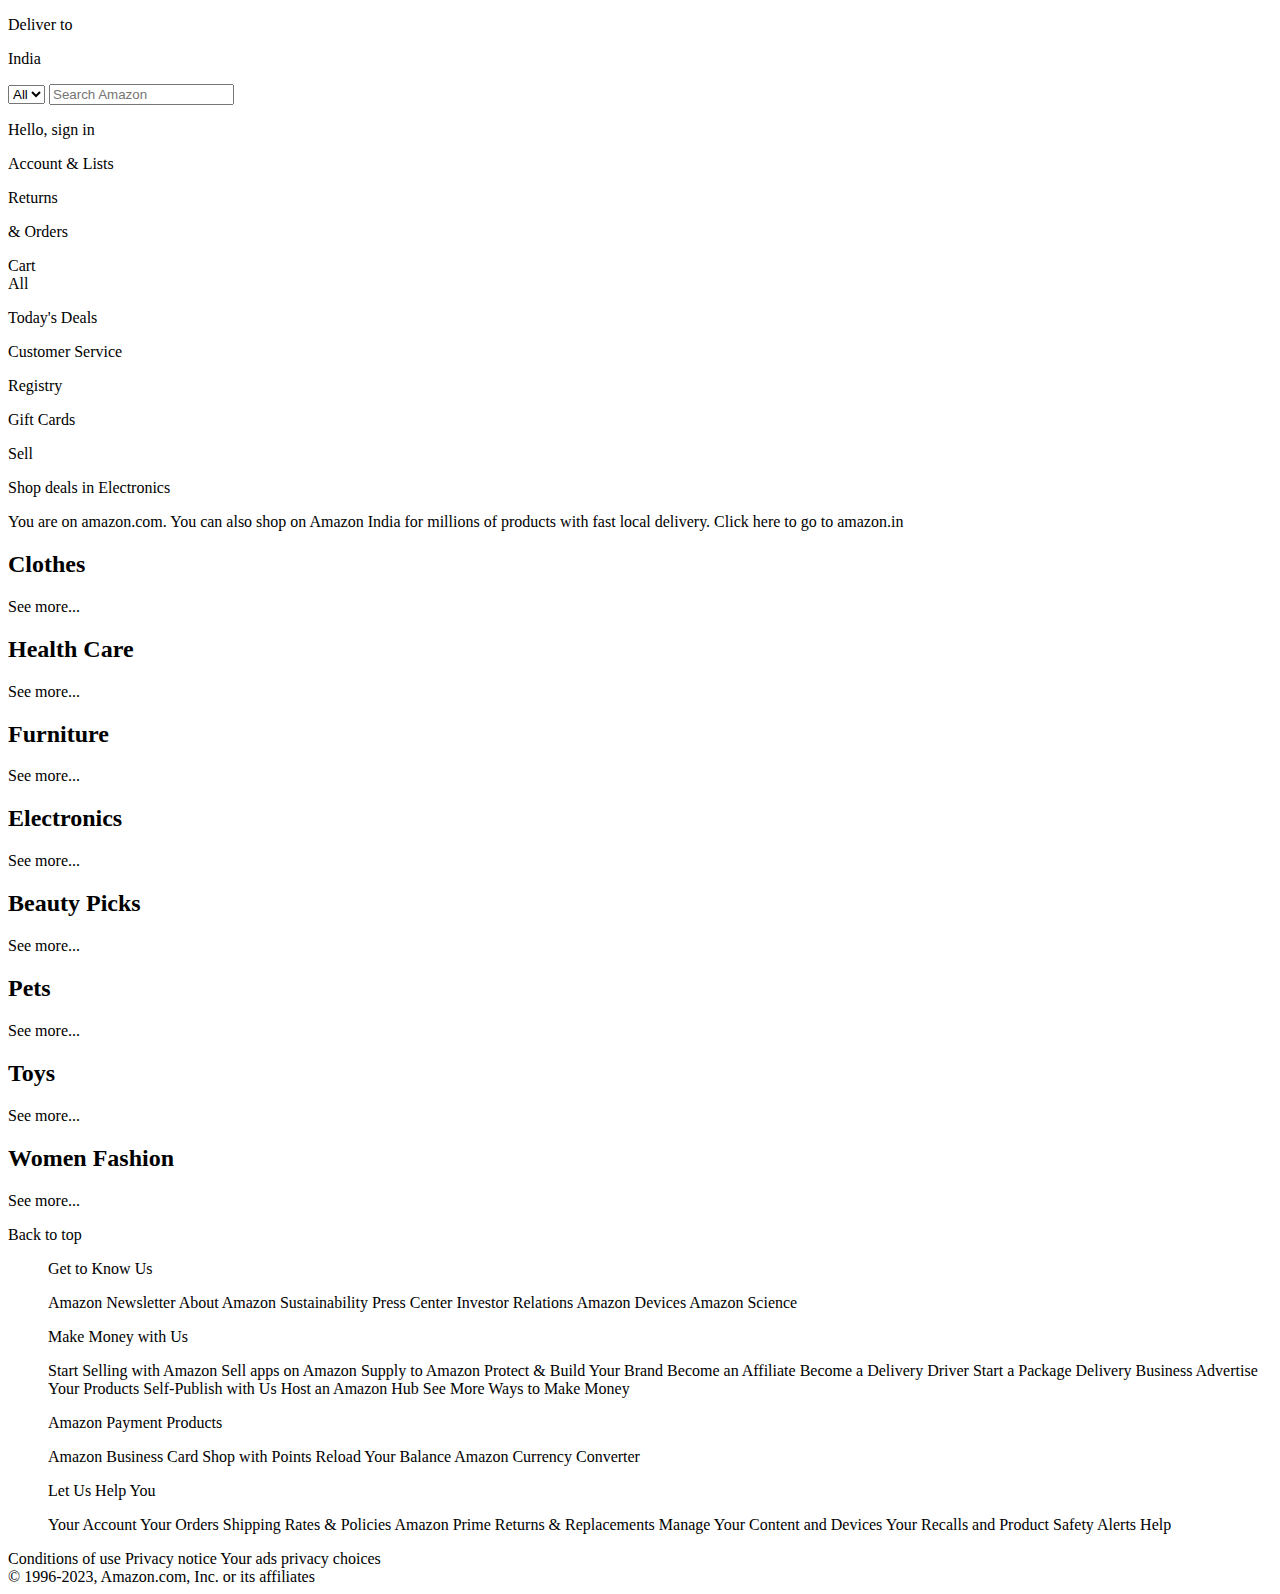
==== index.html @ b5ed473c "Add files via upload" ====
<!DOCTYPE html>
<html lang="en">

<head>
    <meta charset="UTF-8">
    <meta name="viewport" content="width=device-width, initial-scale=1.0">
    <title>Amazon</title>
    <link rel="stylesheet" href="https://cdnjs.cloudflare.com/ajax/libs/font-awesome/6.4.2/css/all.min.css"
        integrity="sha512-z3gLpd7yknf1YoNbCzqRKc4qyor8gaKU1qmn+CShxbuBusANI9QpRohGBreCFkKxLhei6S9CQXFEbbKuqLg0DA=="
        crossorigin="anonymous" referrerpolicy="no-referrer" />
    <link rel="stylesheet" href="../css/style.css">
</head>

<body>
    <header>
        <!-- Navbar Starts -->
        <div class="navbar">
            <div class="nav-logo border">
                <div class="logo"></div>
            </div>

            <div class="nav-address border">
                <p class="add-first">Deliver to</p>
                <div class="add-icon">
                    <i class="fa-solid fa-location-dot"></i>
                    <p class="add-second">India</p>
                </div>
            </div>

            <div class="nav-search">
                <select class="search-select">
                    <option>All</option>
                </select>
                <input placeholder="Search Amazon" class="search-input">
                <div class="search-icon">
                    <i class="fa-solid fa-magnifying-glass"></i>
                </div>
            </div>

            <div class="nav-signin border">
                <p><span>Hello, sign in</span></p>
                <p class="nav-second">Account & Lists</p>
            </div>

            <div class="nav-return border">
                <p><span>Returns</span></p>
                <p class="nav-second">& Orders</p>
            </div>

            <div class="nav-cart border">
                <i class="fa-solid fa-cart-shopping"></i>
                Cart
            </div>

        </div>
        <!-- Navbar Ends -->


        <!-- Navbar Panel Starts -->
        <div class="panel">
            <div class="panel-all">
                <i class="fa-solid fa-bars"></i>
                All
            </div>

            <div class="panel-ops">
                <p>Today's Deals</p>
                <p>Customer Service</p>
                <p>Registry</p>
                <p>Gift Cards</p>
                <p>Sell</p>
            </div>

            <div class="panel-deals">
                Shop deals in Electronics
            </div>

        </div>
    </header>
    <!-- Navbar Panel Ends -->


    <!-- Hero Section Starts -->
    <div class="hero-section">
        <div class="hero-msg">
            <p>You are on amazon.com. You can also shop on Amazon India for millions of products with fast local
                delivery. <a>Click here to go to amazon.in</a></p>
        </div>
    </div>
    <!-- Hero Section Starts -->


    <!-- Shop Section Starts -->
    <div class="shop-section">

        <div class="box">
            <div class="box-content">
                <h2>Clothes</h2>
                <div class="box-img" style="background-image: url('../img/box1_image.jpg');"></div>
                <p>See more...</p>
            </div>
        </div>

        <div class="box">
            <div class="box-content">
                <h2>Health Care</h2>
                <div class="box-img" style="background-image: url('../img/box2_image.jpg');"></div>
                <p>See more...</p>
            </div>
        </div>

        <div class="box">
            <div class="box-content">
                <h2>Furniture</h2>
                <div class="box-img" style="background-image: url('../img/box3_image.jpg');"></div>
                <p>See more...</p>
            </div>
        </div>

        <div class="box">
            <div class="box-content">
                <h2>Electronics</h2>
                <div class="box-img" style="background-image: url('../img/box4_image.jpg');"></div>
                <p>See more...</p>
            </div>
        </div>

        <div class="box">
            <div class="box-content">
                <h2>Beauty Picks</h2>
                <div class="box-img" style="background-image: url('../img/box5_image.jpg');"></div>
                <p>See more...</p>
            </div>
        </div>

        <div class="box">
            <div class="box-content">
                <h2>Pets</h2>
                <div class="box-img" style="background-image: url('../img/box6_image.jpg');"></div>
                <p>See more...</p>
            </div>
        </div>

        <div class="box">
            <div class="box-content">
                <h2>Toys</h2>
                <div class="box-img" style="background-image: url('../img/box7_image.jpg');"></div>
                <p>See more...</p>
            </div>
        </div>

        <div class="box">
            <div class="box-content">
                <h2>Women Fashion</h2>
                <div class="box-img" style="background-image: url('../img/box8_image.jpg');"></div>
                <p>See more...</p>
            </div>
        </div>

    </div>
    <!-- Shop Section Ends -->


    <!-- Footer Starts -->
    <footer>
        <div class="foot-panel1">
            Back to top
        </div>

        <div class="foot-panel2">
            <ul>
                <p>Get to Know Us</p>
                <a>Amazon Newsletter</a>
                <a>About Amazon</a>
                <a>Sustainability</a>
                <a>Press Center</a>
                <a>Investor Relations</a>
                <a>Amazon Devices</a>
                <a>Amazon Science</a>
            </ul>

            <ul>
                <p>Make Money with Us</p>
                <a>Start Selling with Amazon</a>
                <a>Sell apps on Amazon</a>
                <a>Supply to Amazon</a>
                <a>Protect & Build Your Brand</a>
                <a>Become an Affiliate</a>
                <a>Become a Delivery Driver</a>
                <a>Start a Package Delivery Business</a>
                <a>Advertise Your Products</a>
                <a>Self-Publish with Us</a>
                <a>Host an Amazon Hub</a>
                <a>See More Ways to Make Money</a>

            </ul>

            <ul>
                <p>Amazon Payment Products</p>
                <!-- <a>Amazon Visa</a> -->
                <!-- <a>Amazon Store Card</a> -->
                <!-- <a>Amazon Secured Card</a> -->
                <a>Amazon Business Card</a>
                <a>Shop with Points</a>
                <!-- <a>Credit Card Marketplace</a> -->
                <a>Reload Your Balance</a>
                <!-- <a>Gift Cards</a> -->
                <a>Amazon Currency Converter</a>
            </ul>

            <ul>
                <p>Let Us Help You</p>
                <a>Your Account</a>
                <a>Your Orders</a>
                <a>Shipping Rates & Policies</a>
                <a>Amazon Prime</a>
                <a>Returns & Replacements</a>
                <a>Manage Your Content and Devices</a>
                <a>Your Recalls and Product Safety Alerts</a>
                <a>Help</a>
            </ul>

        </div>


        <div class="foot-panel3">
            <div class="logo"></div>
        </div>


        <div class="foot-panel4">
            <div class="pages">
                <a>Conditions of use</a>
                <a>Privacy notice</a>
                <a>Your ads privacy choices</a>
            </div>

            <div class="copyright">
                © 1996-2023, Amazon.com, Inc. or its affiliates
            </div>
        </div>
    </footer>
</body>

</html>
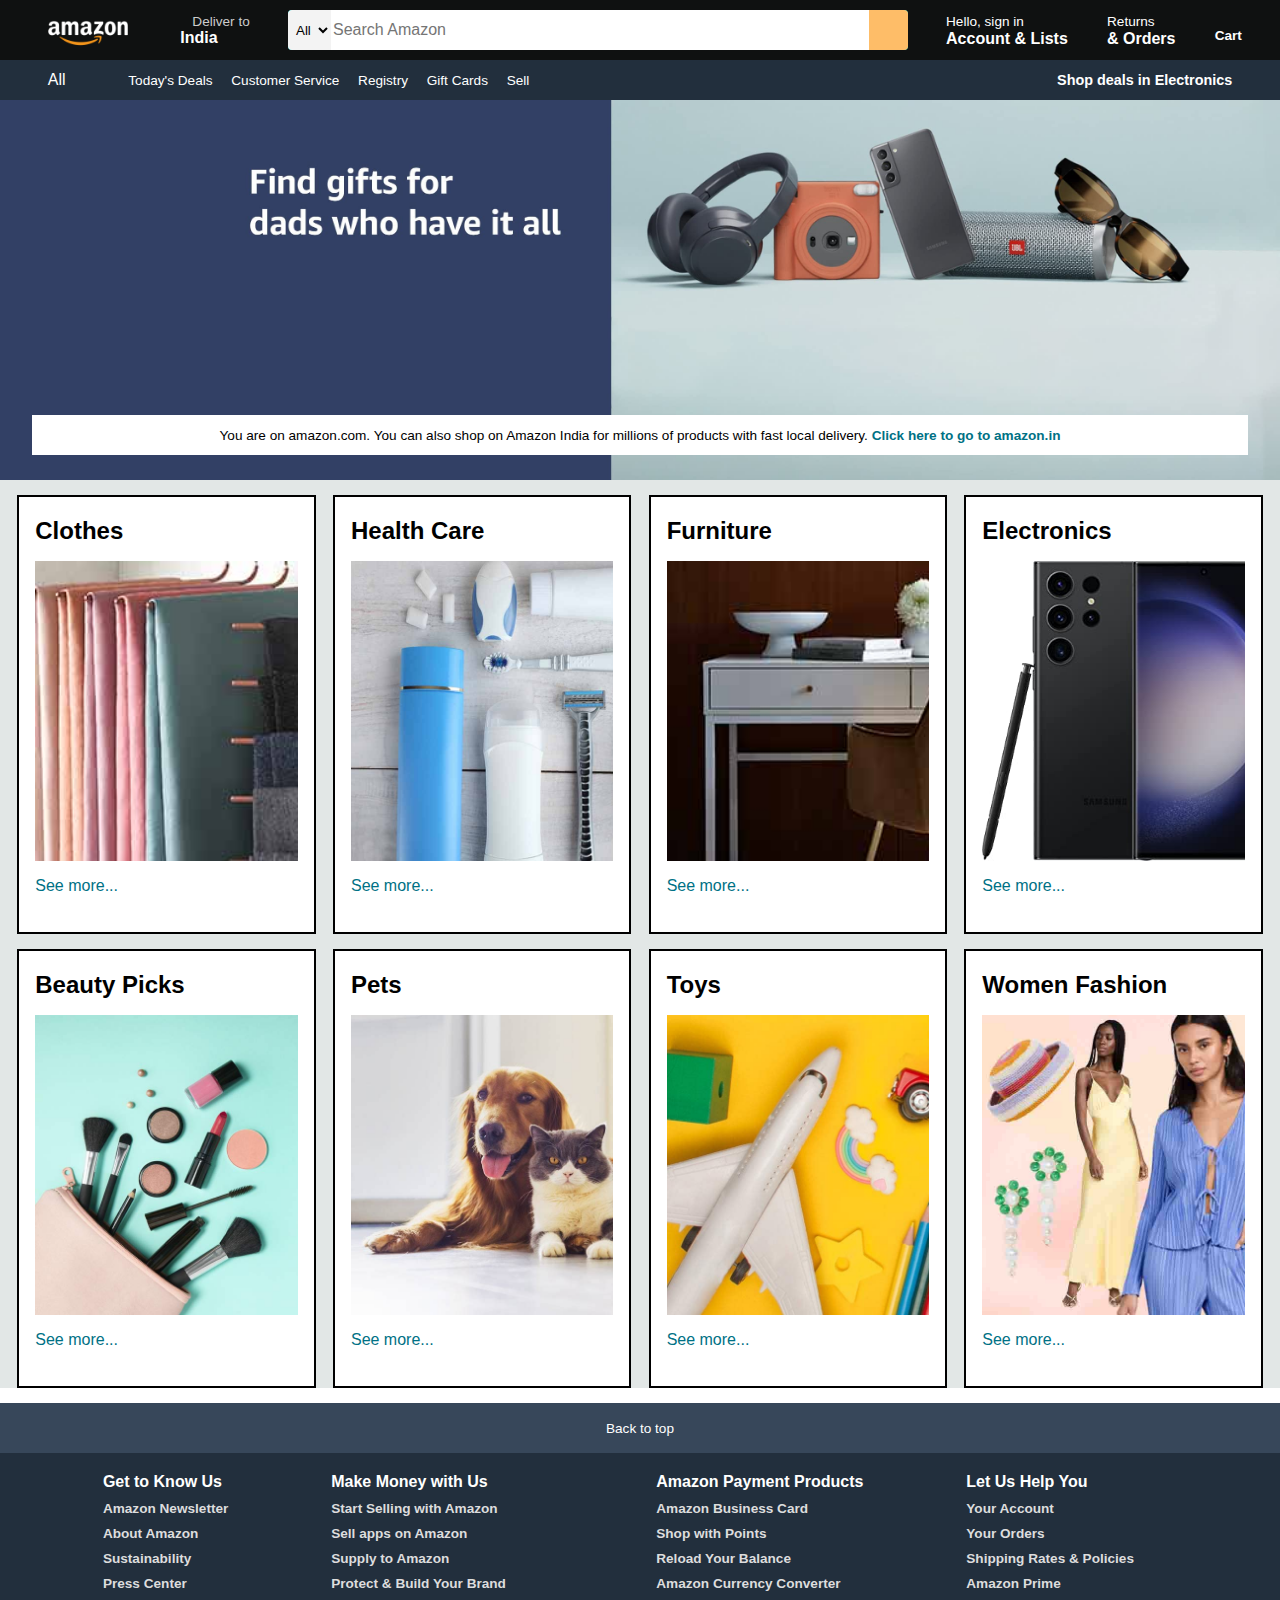
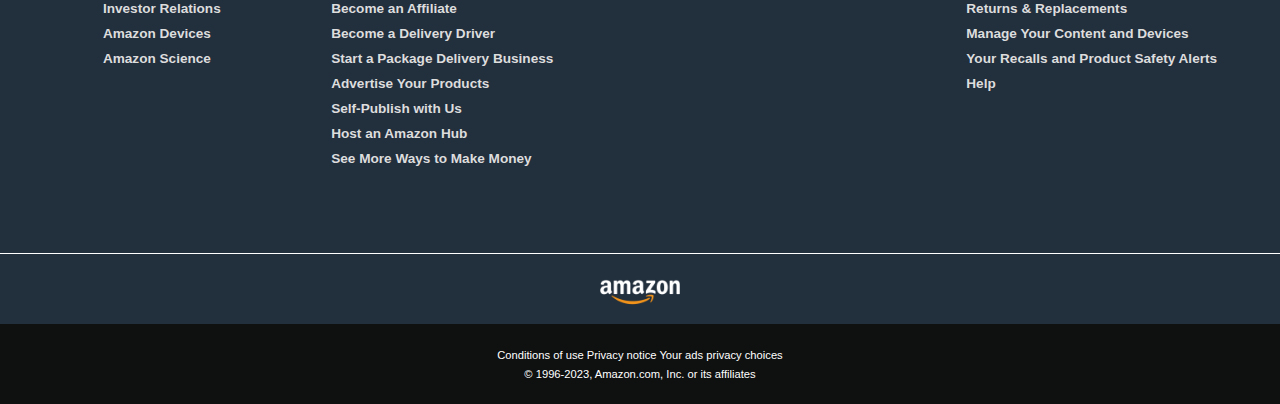
==== commit 08ed86b2: "Update index.html" ====
--- a/index.html
+++ b/index.html
@@ -8,7 +8,7 @@
     <link rel="stylesheet" href="https://cdnjs.cloudflare.com/ajax/libs/font-awesome/6.4.2/css/all.min.css"
         integrity="sha512-z3gLpd7yknf1YoNbCzqRKc4qyor8gaKU1qmn+CShxbuBusANI9QpRohGBreCFkKxLhei6S9CQXFEbbKuqLg0DA=="
         crossorigin="anonymous" referrerpolicy="no-referrer" />
-    <link rel="stylesheet" href="../css/style.css">
+    <link rel="stylesheet" href="style.css">
 </head>
 
 <body>
@@ -242,4 +242,4 @@
     </footer>
 </body>
 
-</html>+</html>
--- a/style.css
+++ b/style.css
@@ -0,0 +1,281 @@
+* {
+    margin: 0;
+    font-family: Arial;
+    border: border-box;
+}
+
+.navbar {
+    height: 60px;
+    background-color: #0f1111;
+    color: white;
+    display: flex;
+    align-items: center;
+    justify-content: space-evenly;
+}
+
+.nav-logo {
+    height: 50px;
+    width: 100px;
+}
+
+.logo {
+    background-image: url("../img/amazon_logo.png");
+    background-size: cover;
+    height: 50px;
+    width: 100%;
+}
+
+.border {
+    border: 1.5px solid transparent;
+}
+
+.border:hover {
+    border: 1.5px solid white;
+}
+
+/** box2 **/
+.add-first {
+    color: #cccccc;
+    font-size: 0.85rem;
+    margin-left: 15px;
+}
+
+.add-second {
+    font-size: 1rem;
+    margin-left: 3px;
+    font-weight: 700;
+}
+
+.add-icon {
+    display: flex;
+    align-items: center;
+}
+
+
+/** box3 **/
+.nav-search {
+    display: flex;
+    justify-content: space-evenly;
+    background-color: aqua;
+    width: 620px;
+    height: 40px;
+    border-radius: 4px;
+}
+
+.nav-search:hover {
+    border: 2px solid orange;
+}
+
+.search-select {
+    background-color: #f3f3f3;
+    width: 50px;
+    text-align: center;
+    border-top-left-radius: 4px;
+    border-bottom-left-radius: 4px;
+    border: none;
+}
+
+.search-input {
+    width: 100%;
+    font-size: 1rem;
+    border: none;
+}
+
+.search-icon {
+    width: 45px;
+    display: flex;
+    justify-content: center;
+    align-items: center;
+    font-size: 1.2rem;
+    background-color: #febd68;
+    border-top-right-radius: 4px;
+    border-bottom-right-radius: 4px;
+    color: #0f1111;
+}
+
+/** box4 **/
+span {
+    font-size: 0.85rem;
+}
+
+.nav-second {
+    font-size: 1rem;
+    font-weight: 700;
+}
+
+/** box6 **/
+.nav-cart i {
+    font-size: 30px;
+}
+
+.nav-cart {
+    font-size: 0.85rem;
+    font-weight: 700;
+}
+
+
+
+/** panel **/
+.panel {
+    height: 40px;
+    background-color: #222f3d;
+    display: flex;
+    color: white;
+    align-items: center;
+    justify-content: space-evenly;
+}
+
+.panel-ops p {
+    display: inline;
+    margin-left: 15px;
+}
+
+.panel-ops {
+    width: 70%;
+    font-size: 0.85rem;
+}
+
+.panel-deals {
+    font-size: 0.9rem;
+    font-weight: 700;
+}
+
+
+
+/** hero section **/
+.hero-section {
+    background-image: url("../img/hero_image.jpg");
+    background-size: cover;
+    height: 380px;
+    display: flex;
+    justify-content: center;
+    align-items: flex-end;
+}
+
+.hero-msg {
+    background-color: white;
+    color: black;
+    height: 40px;
+    display: flex;
+    align-items: center;
+    justify-content: center;
+    font-size: 0.85rem;
+    width: 95%;
+    margin-bottom: 25px;
+}
+
+.hero-msg a {
+    color: #007185;
+    font-weight: 700;
+}
+
+
+
+/** Shop Sections **/
+.shop-section {
+    display: flex;
+    flex-wrap: wrap;
+    justify-content: space-evenly;
+    background-color: #e2e7e6;
+}
+
+.box {
+    border: 2px solid black;
+    height: 400px;
+    width: 23%;
+    background-color: white;
+    padding: 20px 0px 15px;
+    margin-top: 15px;
+}
+
+.box-img {
+    height: 300px;
+    background-size: cover;
+    margin-top: 1rem;
+    margin-bottom: 1rem;
+}
+
+.box-content {
+    margin-left: 1rem;
+    margin-right: 1rem;
+}
+
+.box-content p {
+    color: #007185;
+}
+
+
+
+/** footer **/
+footer {
+    margin-top: 15px;
+}
+
+.foot-panel1 {
+    background-color: #37475a;
+    color: white;
+    height: 50px;
+    display: flex;
+    justify-content: center;
+    align-items: center;
+    font-size: 0.85rem;
+}
+
+.foot-panel2 {
+    background-color: #222f3d;
+    color: white;
+    height: 400px;
+    display: flex;
+    justify-content: space-evenly;
+}
+
+ul {
+    margin-top: 20px;
+    font-weight: 700;
+}
+
+ul a {
+    display: block;
+    font-size: 0.85rem;
+    margin-top: 10px;
+    color: #dddddd;
+}
+
+
+.foot-panel3 {
+    background-color: #222f3d;
+    color: white;
+    border-top: 0.5px solid white;
+    height: 70px;
+    display: flex;
+    justify-content: center;
+    align-items: center;
+}
+
+.logo {
+    background-image: url("../img/amazon_logo.png");
+    background-size: cover;
+    height: 50px;
+    width: 100px;
+}
+
+
+.foot-panel4 {
+    background-color: #0f1111;
+    color: white;
+    height: 80px;
+    font-size: 0.70rem;
+    text-align: center;
+    /* display: flex;
+    justify-content: center;
+    text-align: center; */
+
+}
+
+.pages {
+    padding-top: 25px;
+}
+
+.copyright {
+    padding-top: 7px;
+}